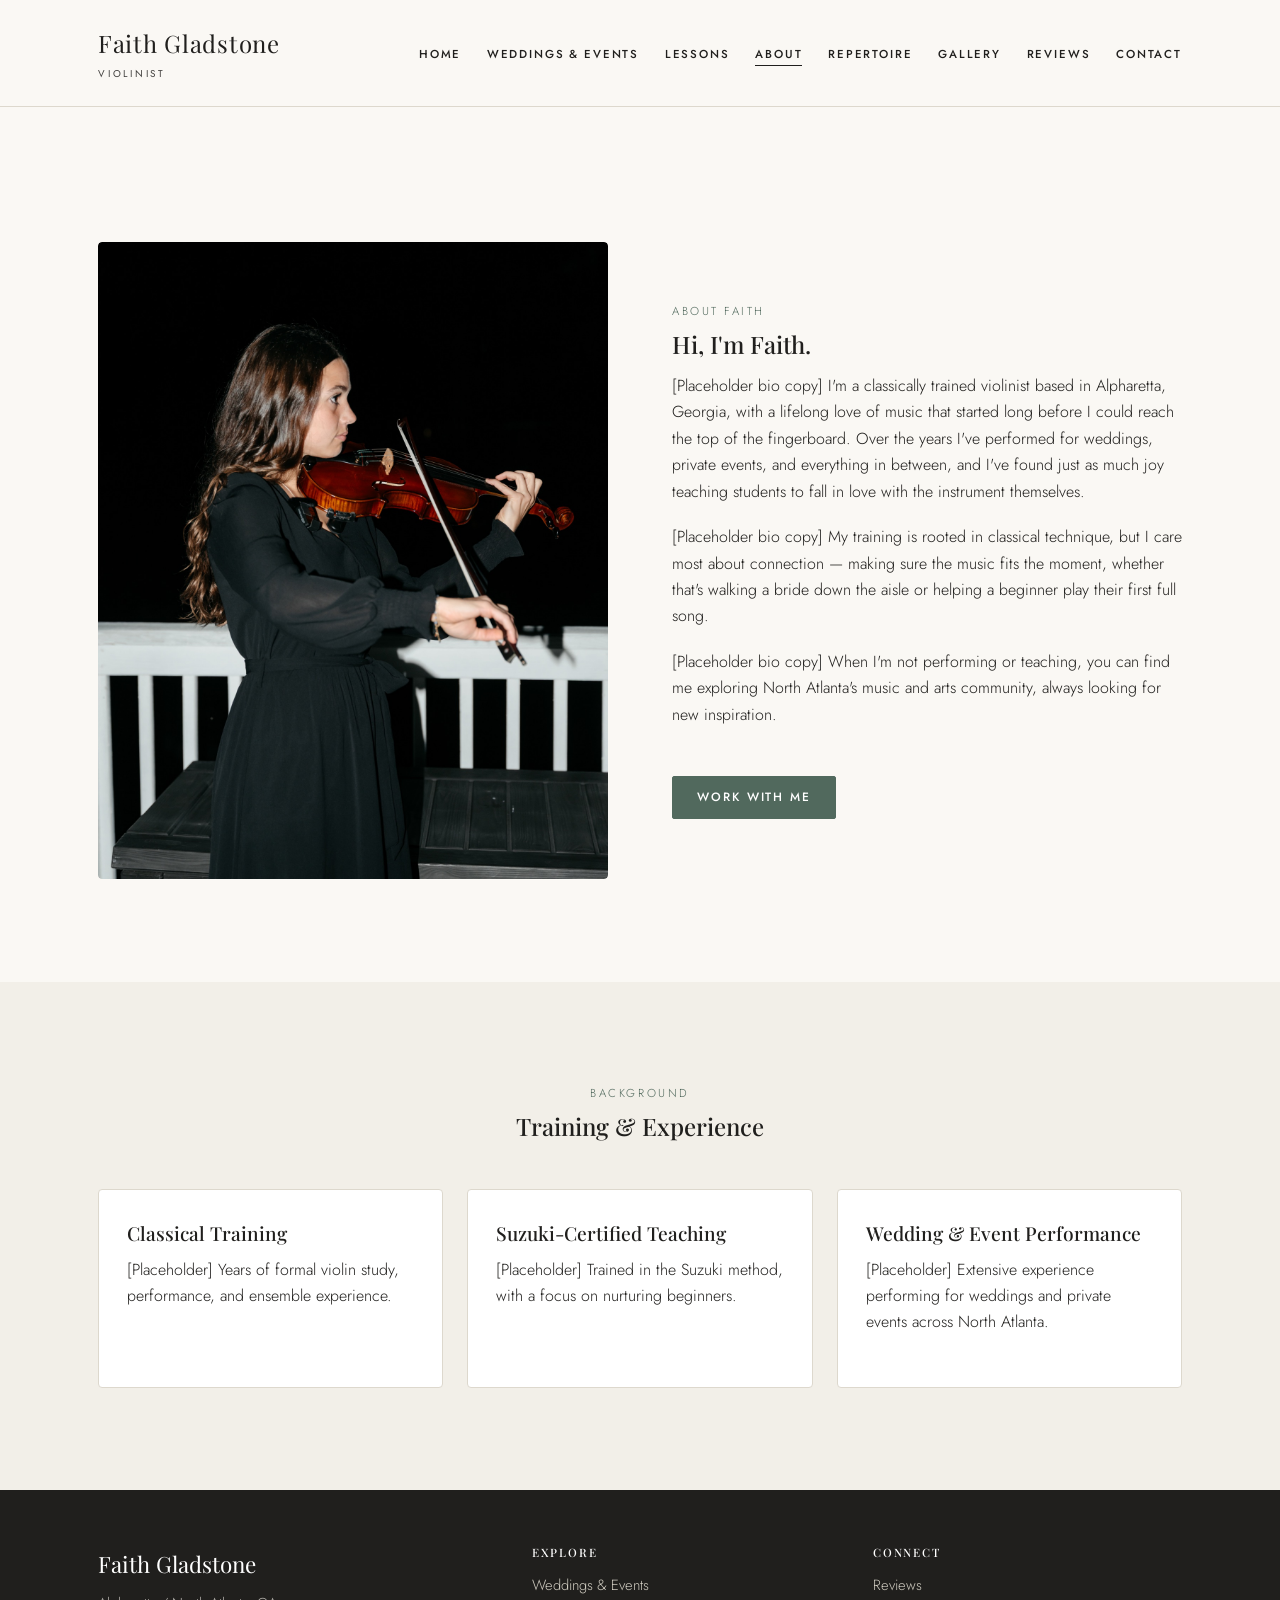
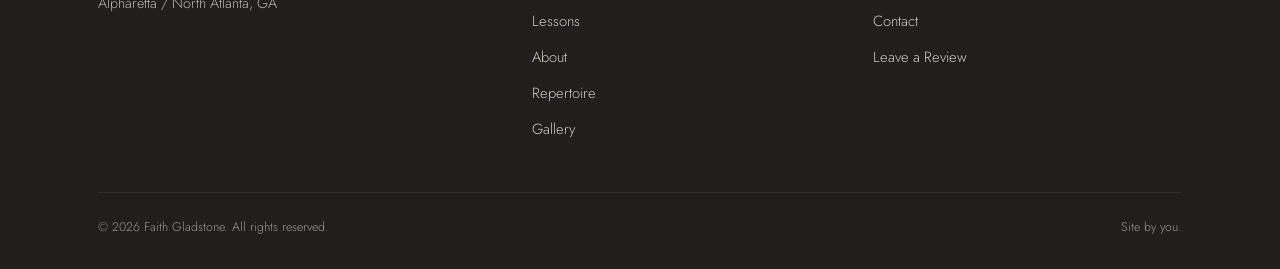
==== pages/about.html @ 606faa88 "Initial commit: Faith Gladstone violinist portfolio site Static site with home, weddings & events, l" ====
<!DOCTYPE html>
<html lang="en">
<head>
<meta charset="UTF-8">
<meta name="viewport" content="width=device-width, initial-scale=1.0">
<title>About | Faith Gladstone, Violinist</title>
<meta name="description" content="Meet Faith Gladstone, a classically trained violinist based in Alpharetta, GA serving weddings, events, and private students across North Atlanta.">
<link rel="preconnect" href="https://fonts.googleapis.com">
<link rel="stylesheet" href="../css/style.css">
</head>
<body>
<a class="skip-link" href="#main">Skip to content</a>

<header class="site-header is-static">
  <div class="container header-inner">
    <a class="site-brand" href="../index.html">Faith Gladstone<span>Violinist</span></a>
    <button class="nav-toggle" aria-label="Toggle menu" aria-expanded="false">
      <svg width="26" height="20" viewBox="0 0 26 20" fill="none" aria-hidden="true">
        <path d="M0 1H26" stroke="currentColor" stroke-width="2"/>
        <path d="M0 10H26" stroke="currentColor" stroke-width="2"/>
        <path d="M0 19H26" stroke="currentColor" stroke-width="2"/>
      </svg>
    </button>
    <nav class="main-nav" aria-label="Primary">
      <ul>
        <li><a href="../index.html">Home</a></li>
        <li><a href="weddings-events.html">Weddings &amp; Events</a></li>
        <li><a href="lessons.html">Lessons</a></li>
        <li><a href="about.html" aria-current="page">About</a></li>
        <li><a href="repertoire.html">Repertoire</a></li>
        <li><a href="gallery.html">Gallery</a></li>
        <li><a href="reviews.html">Reviews</a></li>
        <li><a href="contact.html">Contact</a></li>
      </ul>
    </nav>
  </div>
  <div class="nav-scrim"></div>
</header>

<main id="main">

  <section>
    <div class="container split" style="padding-top: 2rem;">
      <div class="split-media">
        <div class="ar-4-5">
          <!-- TODO: replace with real photo -->
          <img src="../images/faith-portrait.jpg" alt="Portrait of Faith Gladstone holding her violin in profile">
        </div>
      </div>
      <div class="split-text">
        <span class="eyebrow-label">About Faith</span>
        <h1>Hi, I'm Faith.</h1>
        <p>[Placeholder bio copy] I'm a classically trained violinist based in Alpharetta, Georgia, with a lifelong love of music that started long before I could reach the top of the fingerboard. Over the years I've performed for weddings, private events, and everything in between, and I've found just as much joy teaching students to fall in love with the instrument themselves.</p>
        <p>[Placeholder bio copy] My training is rooted in classical technique, but I care most about connection — making sure the music fits the moment, whether that's walking a bride down the aisle or helping a beginner play their first full song.</p>
        <p>[Placeholder bio copy] When I'm not performing or teaching, you can find me exploring North Atlanta's music and arts community, always looking for new inspiration.</p>
        <div class="btn-row mt-lg">
          <a class="btn btn-primary" href="contact.html">Work With Me</a>
        </div>
      </div>
    </div>
  </section>

  <section class="section-alt">
    <div class="container">
      <div class="section-intro center">
        <span class="eyebrow-label">Background</span>
        <h2>Training &amp; Experience</h2>
      </div>
      <div class="card-grid">
        <div class="info-card">
          <h3>Classical Training</h3>
          <p>[Placeholder] Years of formal violin study, performance, and ensemble experience.</p>
        </div>
        <div class="info-card">
          <h3>Suzuki-Certified Teaching</h3>
          <p>[Placeholder] Trained in the Suzuki method, with a focus on nurturing beginners.</p>
        </div>
        <div class="info-card">
          <h3>Wedding &amp; Event Performance</h3>
          <p>[Placeholder] Extensive experience performing for weddings and private events across North Atlanta.</p>
        </div>
      </div>
    </div>
  </section>

</main>

<footer class="site-footer">
  <div class="container">
    <div class="footer-inner">
      <div>
        <p class="footer-brand">Faith Gladstone</p>
        <p class="footer-location">Alpharetta / North Atlanta, GA</p>
      </div>
      <div class="footer-col">
        <h4>Explore</h4>
        <ul>
          <li><a href="weddings-events.html">Weddings &amp; Events</a></li>
          <li><a href="lessons.html">Lessons</a></li>
          <li><a href="about.html">About</a></li>
          <li><a href="repertoire.html">Repertoire</a></li>
          <li><a href="gallery.html">Gallery</a></li>
        </ul>
      </div>
      <div class="footer-col">
        <h4>Connect</h4>
        <ul>
          <li><a href="reviews.html">Reviews</a></li>
          <li><a href="contact.html">Contact</a></li>
          <li><a href="reviews.html#leave-a-review">Leave a Review</a></li>
        </ul>
      </div>
    </div>
    <div class="footer-bottom">
      <span>&copy; <span id="year"></span> Faith Gladstone. All rights reserved.</span>
      <span>Site by you.</span>
    </div>
  </div>
</footer>

<script src="../js/main.js"></script>
<script>document.getElementById('year').textContent = new Date().getFullYear();</script>
</body>
</html>
---- css/style.css ----
/* ===========================================================
   Faith Gladstone — Violinist
   Shared stylesheet
   =========================================================== */

@import url('https://fonts.googleapis.com/css2?family=Playfair+Display:ital,wght@0,400;0,500;0,600;1,400&family=Jost:wght@300;400;500;600&display=swap');

:root {
  --color-bg: #faf8f4;
  --color-bg-alt: #f2efe8;
  --color-text: #201f1d;
  --color-text-soft: #55524c;
  --color-accent: #6b8b7a;      /* dusty sage */
  --color-accent-dark: #51695d;
  --color-border: #ddd8cd;
  --color-overlay: rgba(20, 20, 18, 0.42);

  --font-display: 'Playfair Display', Georgia, serif;
  --font-body: 'Jost', 'Helvetica Neue', Arial, sans-serif;

  --max-width: 1180px;
  --gutter: clamp(1.25rem, 4vw, 3rem);
}

/* -------------------- Reset -------------------- */
*, *::before, *::after { box-sizing: border-box; }
html { scroll-behavior: smooth; }
body {
  margin: 0;
  background: var(--color-bg);
  color: var(--color-text);
  font-family: var(--font-body);
  font-weight: 300;
  line-height: 1.65;
  -webkit-font-smoothing: antialiased;
}
img { max-width: 100%; display: block; }
a { color: var(--color-accent-dark); text-decoration: none; }
a:hover, a:focus-visible { color: var(--color-accent); }
h1, h2, h3, h4 {
  font-family: var(--font-display);
  font-weight: 500;
  line-height: 1.2;
  margin: 0 0 0.6em;
  color: var(--color-text);
}
p { margin: 0 0 1.2em; }
ul { margin: 0; padding: 0; }
button { font-family: inherit; }

:focus-visible {
  outline: 2px solid var(--color-accent-dark);
  outline-offset: 3px;
}

.skip-link {
  position: absolute;
  left: -999px;
  top: 0;
  background: var(--color-text);
  color: #fff;
  padding: 0.8em 1.2em;
  z-index: 200;
}
.skip-link:focus {
  left: 1rem;
  top: 1rem;
}

.container {
  max-width: var(--max-width);
  margin: 0 auto;
  padding: 0 var(--gutter);
}

/* -------------------- Header / Nav -------------------- */
.site-header {
  position: absolute;
  top: 0;
  left: 0;
  right: 0;
  z-index: 100;
  padding: 1.5rem 0;
}
.site-header.is-static {
  position: static;
  background: var(--color-bg);
  border-bottom: 1px solid var(--color-border);
}
.header-inner {
  display: flex;
  align-items: center;
  justify-content: space-between;
  gap: 1rem;
}
.site-brand {
  font-family: var(--font-display);
  font-size: clamp(1.1rem, 2vw, 1.5rem);
  letter-spacing: 0.03em;
  color: var(--header-text, var(--color-text));
}
.site-brand span {
  display: block;
  font-family: var(--font-body);
  font-size: 0.62rem;
  font-weight: 400;
  letter-spacing: 0.28em;
  text-transform: uppercase;
  color: var(--header-text, var(--color-text-soft));
  opacity: 0.85;
  margin-top: 0.25em;
}
.site-header.is-static .site-brand,
.site-header.is-static .site-brand span { color: var(--color-text); }
.site-header:not(.is-static) .site-brand,
.site-header:not(.is-static) .site-brand span {
  color: #fff;
}

.nav-toggle {
  display: none;
  background: none;
  border: none;
  cursor: pointer;
  padding: 0.5rem;
  color: inherit;
}
.nav-toggle svg { display: block; }

.main-nav ul {
  display: flex;
  list-style: none;
  gap: clamp(1rem, 2vw, 2rem);
  flex-wrap: wrap;
}
.main-nav a {
  font-size: 0.72rem;
  letter-spacing: 0.16em;
  text-transform: uppercase;
  font-weight: 500;
  color: #fff;
  padding-bottom: 3px;
  border-bottom: 1px solid transparent;
}
.site-header.is-static .main-nav a { color: var(--color-text); }
.site-header.is-static .nav-toggle { color: var(--color-text); }
.site-header:not(.is-static) .nav-toggle { color: #fff; }
.main-nav a:hover,
.main-nav a:focus-visible,
.main-nav a[aria-current="page"] {
  border-bottom-color: currentColor;
}

@media (max-width: 780px) {
  .nav-toggle { display: block; }
  .main-nav {
    position: fixed;
    inset: 0 0 0 auto;
    width: min(78vw, 320px);
    background: var(--color-text);
    padding: 5.5rem 2rem 2rem;
    transform: translateX(100%);
    transition: transform 0.35s ease;
  }
  .main-nav.is-open { transform: translateX(0); }
  .main-nav ul {
    flex-direction: column;
    gap: 1.5rem;
  }
  .main-nav a { color: #fff; }
  .nav-scrim {
    position: fixed;
    inset: 0;
    background: rgba(0,0,0,0.35);
    opacity: 0;
    pointer-events: none;
    transition: opacity 0.35s ease;
    z-index: 90;
  }
  .nav-scrim.is-open { opacity: 1; pointer-events: auto; }
}

/* -------------------- Hero -------------------- */
.hero {
  position: relative;
  min-height: 100vh;
  display: flex;
  align-items: flex-end;
  color: #fff;
  overflow: hidden;
}
.hero-media {
  position: absolute;
  inset: 0;
  z-index: -1;
}
.hero-media img {
  width: 100%;
  height: 100%;
  object-fit: cover;
  object-position: center 25%;
}
.hero-media::after {
  content: "";
  position: absolute;
  inset: 0;
  background: linear-gradient(180deg, rgba(15,15,13,0.55) 0%, rgba(15,15,13,0.25) 35%, rgba(15,15,13,0.65) 100%);
}
.hero-content {
  padding: clamp(3rem, 10vh, 6rem) 0 clamp(3rem, 8vh, 5rem);
  max-width: 780px;
}
.hero-content .eyebrow {
  font-size: 0.75rem;
  letter-spacing: 0.28em;
  text-transform: uppercase;
  opacity: 0.9;
  margin-bottom: 1rem;
}
.hero-content h1 {
  color: #fff;
  font-size: clamp(2.2rem, 5.5vw, 3.6rem);
  margin-bottom: 0.5em;
}
.hero-content p {
  font-size: clamp(1rem, 1.6vw, 1.2rem);
  max-width: 46ch;
  opacity: 0.95;
}

/* smaller page hero (non-home pages) */
.page-hero {
  position: relative;
  min-height: 46vh;
  display: flex;
  align-items: flex-end;
  color: #fff;
  overflow: hidden;
  margin-bottom: 0;
}
.page-hero .hero-content { padding: clamp(6rem, 14vh, 8rem) 0 clamp(2.5rem, 6vh, 3.5rem); }
.page-hero .hero-content h1 { font-size: clamp(2rem, 4.5vw, 3rem); }

/* -------------------- Buttons -------------------- */
.btn {
  display: inline-block;
  padding: 0.9em 2em;
  border: 1px solid currentColor;
  border-radius: 2px;
  font-size: 0.75rem;
  letter-spacing: 0.16em;
  text-transform: uppercase;
  font-weight: 500;
  transition: background 0.25s ease, color 0.25s ease;
}
.btn-primary {
  background: var(--color-accent-dark);
  border-color: var(--color-accent-dark);
  color: #fff;
}
.btn-primary:hover, .btn-primary:focus-visible {
  background: transparent;
  color: var(--color-accent-dark);
}
.btn-light {
  color: #fff;
  border-color: rgba(255,255,255,0.8);
}
.btn-light:hover, .btn-light:focus-visible {
  background: #fff;
  color: var(--color-text);
}
.btn-outline {
  color: var(--color-text);
  border-color: var(--color-text);
}
.btn-outline:hover, .btn-outline:focus-visible {
  background: var(--color-text);
  color: #fff;
}
.btn-row { display: flex; gap: 1rem; flex-wrap: wrap; }

/* -------------------- Sections -------------------- */
section { padding: clamp(3.5rem, 8vw, 6.5rem) 0; }
.section-alt { background: var(--color-bg-alt); }
.section-intro {
  max-width: 680px;
  margin: 0 0 3rem;
}
.section-intro.center { margin-inline: auto; text-align: center; }
.eyebrow-label {
  display: block;
  font-size: 0.72rem;
  letter-spacing: 0.22em;
  text-transform: uppercase;
  color: var(--color-accent-dark);
  margin-bottom: 0.8em;
}

/* -------------------- Welcome / two-path (home) -------------------- */
.two-paths {
  display: grid;
  grid-template-columns: 1fr 1fr;
  gap: 1.5rem;
}
.path-card {
  position: relative;
  aspect-ratio: 4 / 5;
  border-radius: 4px;
  overflow: hidden;
  color: #fff;
  display: flex;
  align-items: flex-end;
  background: var(--color-text);
}
.path-card img {
  position: absolute;
  inset: 0;
  width: 100%;
  height: 100%;
  object-fit: cover;
}
.path-card::after {
  content: "";
  position: absolute;
  inset: 0;
  background: linear-gradient(180deg, rgba(20,20,18,0.05) 40%, rgba(20,20,18,0.75) 100%);
}
.path-card-body {
  position: relative;
  z-index: 1;
  padding: 1.75rem;
}
.path-card h3 { color: #fff; margin-bottom: 0.3em; }
.path-card p { font-size: 0.9rem; opacity: 0.9; margin-bottom: 1em; }
.path-card a {
  color: #fff;
  font-size: 0.72rem;
  letter-spacing: 0.14em;
  text-transform: uppercase;
  border-bottom: 1px solid rgba(255,255,255,0.6);
}
@media (max-width: 680px) {
  .two-paths { grid-template-columns: 1fr; }
}

/* -------------------- Split layout (image + text) -------------------- */
.split {
  display: grid;
  grid-template-columns: 1fr 1fr;
  gap: clamp(2rem, 5vw, 4rem);
  align-items: center;
}
.split.reverse .split-media { order: 2; }
.split.reverse .split-text { order: 1; }
@media (max-width: 800px) {
  .split { grid-template-columns: 1fr; }
  .split.reverse .split-media,
  .split.reverse .split-text { order: initial; }
}
.split-media img {
  width: 100%;
  border-radius: 4px;
}
.ar-4-5 { aspect-ratio: 4 / 5; overflow: hidden; border-radius: 4px; }
.ar-4-5 img { width: 100%; height: 100%; object-fit: cover; }
.ar-3-2 { aspect-ratio: 3 / 2; overflow: hidden; border-radius: 4px; }
.ar-3-2 img { width: 100%; height: 100%; object-fit: cover; }
.ar-1-1 { aspect-ratio: 1 / 1; overflow: hidden; border-radius: 4px; }
.ar-1-1 img { width: 100%; height: 100%; object-fit: cover; }

/* -------------------- Photo pair (weddings) -------------------- */
.photo-pair {
  display: grid;
  grid-template-columns: 1fr 1fr;
  gap: 1.5rem;
}
@media (max-width: 680px) {
  .photo-pair { grid-template-columns: 1fr; }
}

/* -------------------- Cards / grids -------------------- */
.card-grid {
  display: grid;
  grid-template-columns: repeat(3, 1fr);
  gap: 1.5rem;
}
@media (max-width: 900px) { .card-grid { grid-template-columns: 1fr 1fr; } }
@media (max-width: 560px) { .card-grid { grid-template-columns: 1fr; } }

.info-card {
  background: #fff;
  border: 1px solid var(--color-border);
  border-radius: 4px;
  padding: 2rem 1.75rem;
}
.info-card h3 { font-size: 1.2rem; }

/* -------------------- Repertoire -------------------- */
.repertoire-cat { margin-bottom: 2.5rem; }
.repertoire-cat h3 {
  font-size: 1.35rem;
  border-bottom: 1px solid var(--color-border);
  padding-bottom: 0.6em;
  margin-bottom: 1em;
}
.repertoire-list { list-style: none; }
.repertoire-list li {
  display: flex;
  justify-content: space-between;
  gap: 1rem;
  padding: 0.55em 0;
  border-bottom: 1px dashed var(--color-border);
  font-size: 0.98rem;
}
.repertoire-list li:last-child { border-bottom: none; }
.repertoire-list .r-composer,
.repertoire-list .r-artist {
  color: var(--color-text-soft);
  font-size: 0.88em;
  white-space: nowrap;
}

/* -------------------- Gallery grid -------------------- */
.gallery-grid {
  display: grid;
  grid-template-columns: repeat(4, 1fr);
  gap: 1rem;
}
.gallery-grid .g-item {
  aspect-ratio: 4/5;
  overflow: hidden;
  border-radius: 4px;
  background: var(--color-bg-alt);
}
.gallery-grid .g-item img { width: 100%; height: 100%; object-fit: cover; transition: transform 0.4s ease; }
.gallery-grid .g-item:hover img { transform: scale(1.04); }
.gallery-grid .g-item.tall { grid-row: span 2; aspect-ratio: 4/10.4; }
@media (max-width: 900px) { .gallery-grid { grid-template-columns: repeat(3, 1fr); } }
@media (max-width: 620px) {
  .gallery-grid { grid-template-columns: repeat(2, 1fr); }
  .gallery-grid .g-item.tall { grid-row: span 1; aspect-ratio: 4/5; }
}

.media-embed-row {
  display: grid;
  grid-template-columns: 1fr 1fr;
  gap: 1.5rem;
}
@media (max-width: 700px) { .media-embed-row { grid-template-columns: 1fr; } }
.media-embed {
  aspect-ratio: 16/9;
  background: var(--color-bg-alt);
  border: 1px dashed var(--color-border);
  border-radius: 4px;
  display: flex;
  align-items: center;
  justify-content: center;
  flex-direction: column;
  gap: 0.6rem;
  color: var(--color-text-soft);
  text-align: center;
  padding: 1.5rem;
}
.media-embed .embed-icon { font-size: 1.8rem; }
.media-embed small { font-size: 0.75rem; letter-spacing: 0.04em; }

/* -------------------- Testimonials -------------------- */
.testimonial-grid {
  display: grid;
  grid-template-columns: 1fr 1fr;
  gap: 1.5rem;
}
@media (max-width: 700px) { .testimonial-grid { grid-template-columns: 1fr; } }
.testimonial-card {
  background: #fff;
  border: 1px solid var(--color-border);
  border-radius: 4px;
  padding: 2rem;
  position: relative;
}
.testimonial-card .placeholder-flag {
  display: inline-block;
  font-size: 0.65rem;
  letter-spacing: 0.1em;
  text-transform: uppercase;
  background: var(--color-bg-alt);
  color: var(--color-text-soft);
  border: 1px solid var(--color-border);
  border-radius: 2px;
  padding: 0.25em 0.6em;
  margin-bottom: 1.2em;
}
.testimonial-card blockquote {
  margin: 0 0 1.2em;
  font-family: var(--font-display);
  font-style: italic;
  font-size: 1.1rem;
  color: var(--color-text);
}
.testimonial-card cite {
  font-style: normal;
  font-size: 0.85rem;
  color: var(--color-text-soft);
}

/* -------------------- Forms -------------------- */
.contact-layout {
  display: grid;
  grid-template-columns: 1.1fr 0.9fr;
  gap: clamp(2rem, 5vw, 4rem);
}
@media (max-width: 800px) { .contact-layout { grid-template-columns: 1fr; } }

.form-field { margin-bottom: 1.4rem; }
.form-field label {
  display: block;
  font-size: 0.78rem;
  letter-spacing: 0.08em;
  text-transform: uppercase;
  color: var(--color-text-soft);
  margin-bottom: 0.5em;
}
.form-field input,
.form-field select,
.form-field textarea {
  width: 100%;
  font-family: var(--font-body);
  font-size: 1rem;
  padding: 0.75em 0.9em;
  border: 1px solid var(--color-border);
  border-radius: 3px;
  background: #fff;
  color: var(--color-text);
}
.form-field input:focus,
.form-field select:focus,
.form-field textarea:focus {
  outline: none;
  border-color: var(--color-accent-dark);
}
.form-field textarea { resize: vertical; min-height: 130px; }
.form-note { font-size: 0.82rem; color: var(--color-text-soft); margin-top: 1rem; }

.contact-aside .info-card { margin-bottom: 1.5rem; }
.contact-aside h3 { font-size: 1.05rem; }

/* -------------------- Footer -------------------- */
.site-footer {
  background: var(--color-text);
  color: #eae7e0;
  padding: 3.5rem 0 2rem;
}
.footer-inner {
  display: grid;
  grid-template-columns: 1.3fr 1fr 1fr;
  gap: 2rem;
  margin-bottom: 2.5rem;
}
@media (max-width: 700px) {
  .footer-inner { grid-template-columns: 1fr; gap: 2rem; }
}
.footer-brand { font-family: var(--font-display); font-size: 1.4rem; color: #fff; margin-bottom: 0.4em; }
.footer-location { font-size: 0.9rem; opacity: 0.75; }
.footer-col h4 {
  color: #fff;
  font-size: 0.72rem;
  letter-spacing: 0.16em;
  text-transform: uppercase;
  margin-bottom: 1em;
}
.footer-col ul { list-style: none; }
.footer-col li { margin-bottom: 0.6em; }
.footer-col a { color: #cfcbc0; font-size: 0.92rem; }
.footer-col a:hover, .footer-col a:focus-visible { color: #fff; }
.footer-bottom {
  border-top: 1px solid rgba(255,255,255,0.12);
  padding-top: 1.5rem;
  font-size: 0.78rem;
  opacity: 0.6;
  display: flex;
  justify-content: space-between;
  flex-wrap: wrap;
  gap: 0.5rem;
}

/* -------------------- Utility -------------------- */
.text-center { text-align: center; }
.mt-lg { margin-top: 3rem; }
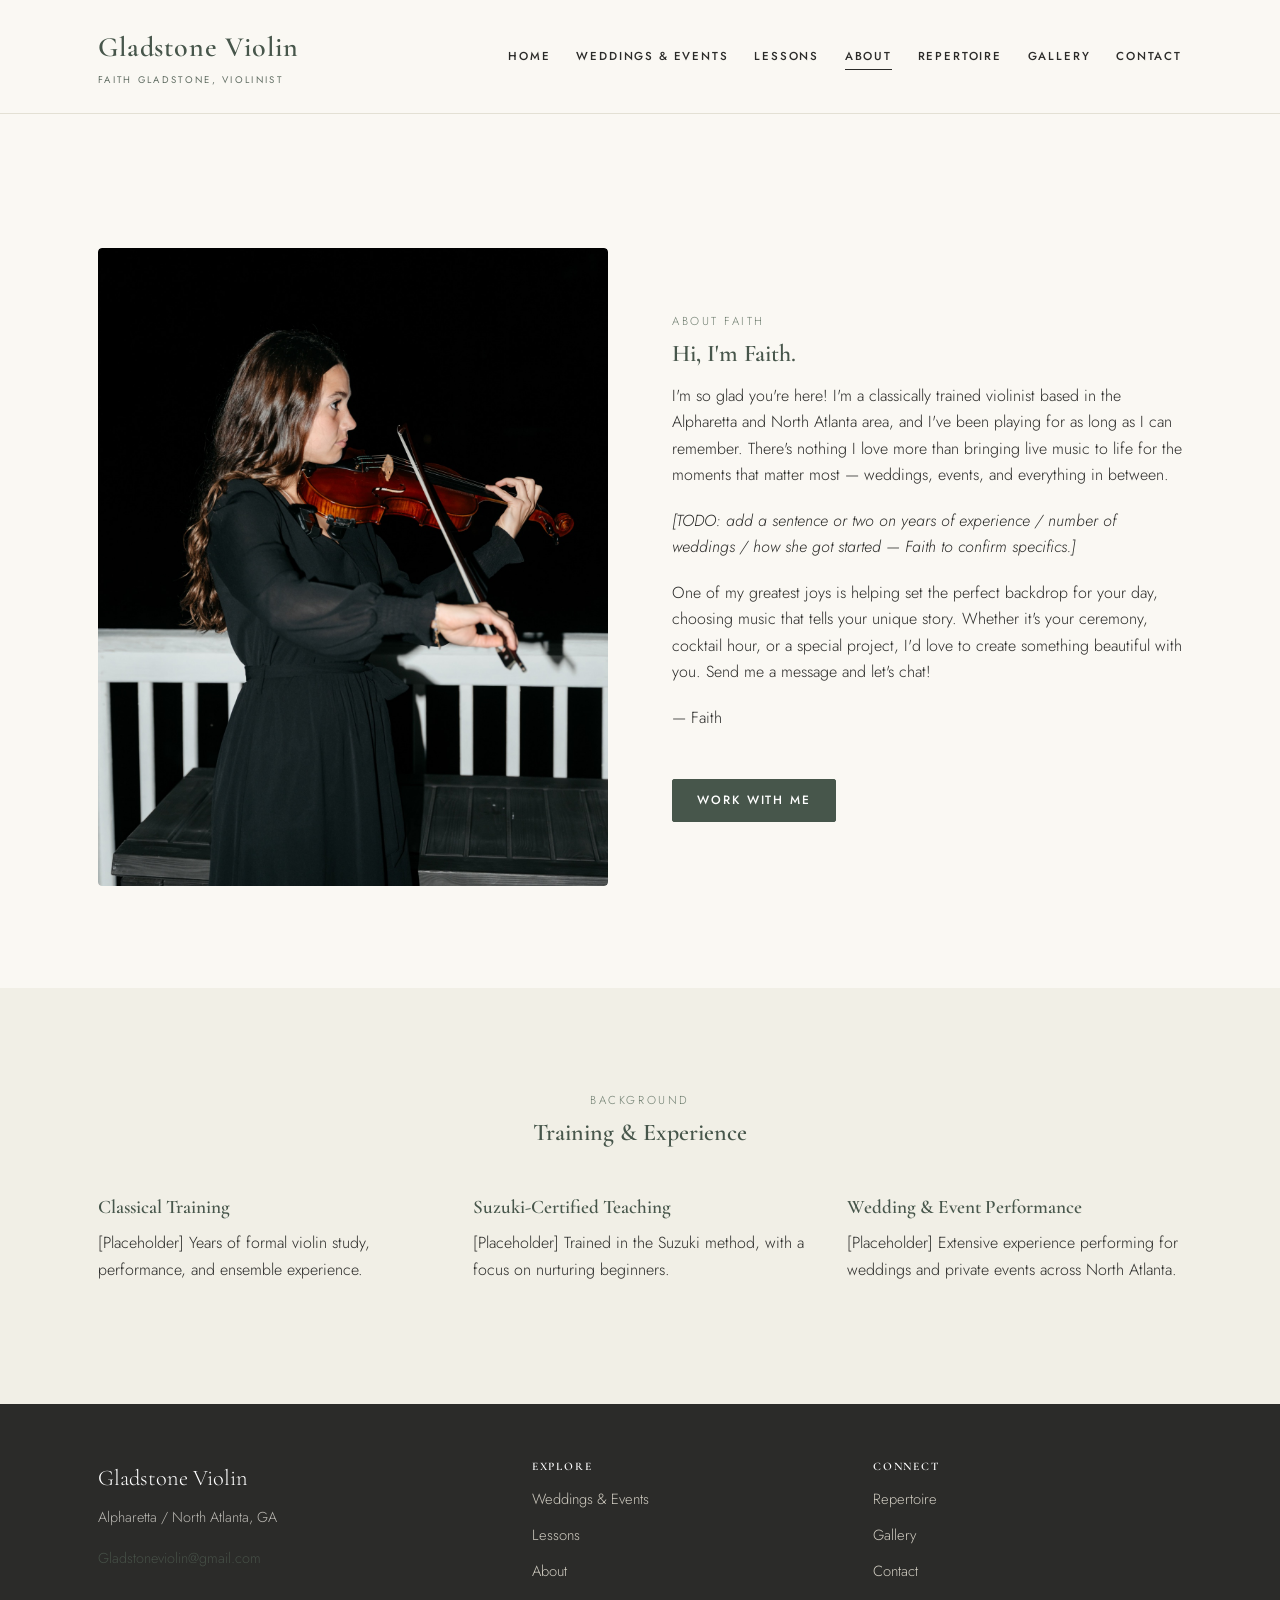
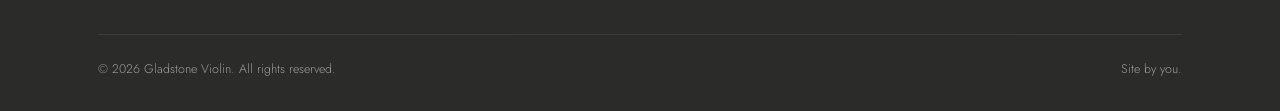
==== commit abf7dce8: "Rebrand to Gladstone Violin, rebuild site content, and add wedding videos - Rebrand from Faith Glads" ====
--- a/pages/about.html
+++ b/pages/about.html
@@ -3,7 +3,7 @@
 <head>
 <meta charset="UTF-8">
 <meta name="viewport" content="width=device-width, initial-scale=1.0">
-<title>About | Faith Gladstone, Violinist</title>
+<title>About | Gladstone Violin</title>
 <meta name="description" content="Meet Faith Gladstone, a classically trained violinist based in Alpharetta, GA serving weddings, events, and private students across North Atlanta.">
 <link rel="preconnect" href="https://fonts.googleapis.com">
 <link rel="stylesheet" href="../css/style.css">
@@ -13,7 +13,7 @@
 
 <header class="site-header is-static">
   <div class="container header-inner">
-    <a class="site-brand" href="../index.html">Faith Gladstone<span>Violinist</span></a>
+    <a class="site-brand" href="../index.html">Gladstone Violin<span>Faith Gladstone, Violinist</span></a>
     <button class="nav-toggle" aria-label="Toggle menu" aria-expanded="false">
       <svg width="26" height="20" viewBox="0 0 26 20" fill="none" aria-hidden="true">
         <path d="M0 1H26" stroke="currentColor" stroke-width="2"/>
@@ -29,7 +29,6 @@
         <li><a href="about.html" aria-current="page">About</a></li>
         <li><a href="repertoire.html">Repertoire</a></li>
         <li><a href="gallery.html">Gallery</a></li>
-        <li><a href="reviews.html">Reviews</a></li>
         <li><a href="contact.html">Contact</a></li>
       </ul>
     </nav>
@@ -43,16 +42,17 @@
     <div class="container split" style="padding-top: 2rem;">
       <div class="split-media">
         <div class="ar-4-5">
-          <!-- TODO: replace with real photo -->
+
           <img src="../images/faith-portrait.jpg" alt="Portrait of Faith Gladstone holding her violin in profile">
         </div>
       </div>
       <div class="split-text">
         <span class="eyebrow-label">About Faith</span>
         <h1>Hi, I'm Faith.</h1>
-        <p>[Placeholder bio copy] I'm a classically trained violinist based in Alpharetta, Georgia, with a lifelong love of music that started long before I could reach the top of the fingerboard. Over the years I've performed for weddings, private events, and everything in between, and I've found just as much joy teaching students to fall in love with the instrument themselves.</p>
-        <p>[Placeholder bio copy] My training is rooted in classical technique, but I care most about connection — making sure the music fits the moment, whether that's walking a bride down the aisle or helping a beginner play their first full song.</p>
-        <p>[Placeholder bio copy] When I'm not performing or teaching, you can find me exploring North Atlanta's music and arts community, always looking for new inspiration.</p>
+        <p>I'm so glad you're here! I'm a classically trained violinist based in the Alpharetta and North Atlanta area, and I've been playing for as long as I can remember. There's nothing I love more than bringing live music to life for the moments that matter most — weddings, events, and everything in between.</p>
+        <p><em>[TODO: add a sentence or two on years of experience / number of weddings / how she got started — Faith to confirm specifics.]</em></p>
+        <p>One of my greatest joys is helping set the perfect backdrop for your day, choosing music that tells your unique story. Whether it's your ceremony, cocktail hour, or a special project, I'd love to create something beautiful with you. Send me a message and let's chat!</p>
+        <p>— Faith</p>
         <div class="btn-row mt-lg">
           <a class="btn btn-primary" href="contact.html">Work With Me</a>
         </div>
@@ -89,8 +89,9 @@
   <div class="container">
     <div class="footer-inner">
       <div>
-        <p class="footer-brand">Faith Gladstone</p>
+        <p class="footer-brand">Gladstone Violin</p>
         <p class="footer-location">Alpharetta / North Atlanta, GA</p>
+        <p class="footer-location"><a href="mailto:Gladstoneviolin@gmail.com">Gladstoneviolin@gmail.com</a></p>
       </div>
       <div class="footer-col">
         <h4>Explore</h4>
@@ -98,21 +99,19 @@
           <li><a href="weddings-events.html">Weddings &amp; Events</a></li>
           <li><a href="lessons.html">Lessons</a></li>
           <li><a href="about.html">About</a></li>
-          <li><a href="repertoire.html">Repertoire</a></li>
-          <li><a href="gallery.html">Gallery</a></li>
         </ul>
       </div>
       <div class="footer-col">
         <h4>Connect</h4>
         <ul>
-          <li><a href="reviews.html">Reviews</a></li>
+          <li><a href="repertoire.html">Repertoire</a></li>
+          <li><a href="gallery.html">Gallery</a></li>
           <li><a href="contact.html">Contact</a></li>
-          <li><a href="reviews.html#leave-a-review">Leave a Review</a></li>
         </ul>
       </div>
     </div>
     <div class="footer-bottom">
-      <span>&copy; <span id="year"></span> Faith Gladstone. All rights reserved.</span>
+      <span>&copy; <span id="year"></span> Gladstone Violin. All rights reserved.</span>
       <span>Site by you.</span>
     </div>
   </div>
--- a/css/style.css
+++ b/css/style.css
@@ -3,19 +3,22 @@
    Shared stylesheet
    =========================================================== */
 
-@import url('https://fonts.googleapis.com/css2?family=Playfair+Display:ital,wght@0,400;0,500;0,600;1,400&family=Jost:wght@300;400;500;600&display=swap');
+@import url('https://fonts.googleapis.com/css2?family=Cormorant+Garamond:ital,wght@0,400;0,500;0,600;0,700;1,400&family=Jost:wght@300;400;500;600&display=swap');
 
 :root {
-  --color-bg: #faf8f4;
-  --color-bg-alt: #f2efe8;
-  --color-text: #201f1d;
-  --color-text-soft: #55524c;
-  --color-accent: #6b8b7a;      /* dusty sage */
-  --color-accent-dark: #51695d;
-  --color-border: #ddd8cd;
-  --color-overlay: rgba(20, 20, 18, 0.42);
-
-  --font-display: 'Playfair Display', Georgia, serif;
+  --color-bg: #FAF8F3;          /* soft warm ivory */
+  --color-bg-alt: #F1EFE6;      /* slightly deeper ivory for alt sections */
+  --color-card: #FFFFFF;        /* form field backgrounds */
+  --color-heading: #47564B;     /* elegant deep sage green — headings, logo, buttons */
+  --color-heading-dark: #37443B;/* darker sage — button hover / strong emphasis */
+  --color-text: #2B2B29;        /* deep charcoal — body text */
+  --color-text-soft: #6b6864;
+  --color-accent: #6E7D6F;      /* restrained muted sage — links, small details, hover */
+  --color-accent-dark: #4F5C51; /* deeper muted sage — link hover */
+  --color-border: #E3E0D4;
+  --color-overlay: rgba(28, 30, 26, 0.5);
+
+  --font-display: 'Cormorant Garamond', Georgia, serif;
   --font-body: 'Jost', 'Helvetica Neue', Arial, sans-serif;
 
   --max-width: 1180px;
@@ -39,10 +42,10 @@
 a:hover, a:focus-visible { color: var(--color-accent); }
 h1, h2, h3, h4 {
   font-family: var(--font-display);
-  font-weight: 500;
+  font-weight: 600;
   line-height: 1.2;
   margin: 0 0 0.6em;
-  color: var(--color-text);
+  color: var(--color-heading);
 }
 p { margin: 0 0 1.2em; }
 ul { margin: 0; padding: 0; }
@@ -95,23 +98,24 @@
 }
 .site-brand {
   font-family: var(--font-display);
-  font-size: clamp(1.1rem, 2vw, 1.5rem);
+  font-weight: 600;
+  font-size: clamp(1.25rem, 2.4vw, 1.75rem);
   letter-spacing: 0.03em;
-  color: var(--header-text, var(--color-text));
+  color: var(--header-text, var(--color-heading));
 }
 .site-brand span {
   display: block;
   font-family: var(--font-body);
-  font-size: 0.62rem;
+  font-size: 0.6rem;
   font-weight: 400;
-  letter-spacing: 0.28em;
+  letter-spacing: 0.24em;
   text-transform: uppercase;
   color: var(--header-text, var(--color-text-soft));
   opacity: 0.85;
-  margin-top: 0.25em;
+  margin-top: 0.3em;
 }
 .site-header.is-static .site-brand,
-.site-header.is-static .site-brand span { color: var(--color-text); }
+.site-header.is-static .site-brand span { color: var(--color-heading); }
 .site-header:not(.is-static) .site-brand,
 .site-header:not(.is-static) .site-brand span {
   color: #fff;
@@ -134,6 +138,7 @@
   flex-wrap: wrap;
 }
 .main-nav a {
+  display: inline-block;
   font-size: 0.72rem;
   letter-spacing: 0.16em;
   text-transform: uppercase;
@@ -141,6 +146,8 @@
   color: #fff;
   padding-bottom: 3px;
   border-bottom: 1px solid transparent;
+  touch-action: manipulation;
+  pointer-events: auto;
 }
 .site-header.is-static .main-nav a { color: var(--color-text); }
 .site-header.is-static .nav-toggle { color: var(--color-text); }
@@ -161,6 +168,10 @@
     padding: 5.5rem 2rem 2rem;
     transform: translateX(100%);
     transition: transform 0.35s ease;
+    z-index: 95;
+    overflow-y: auto;
+    pointer-events: auto;
+    -webkit-overflow-scrolling: touch;
   }
   .main-nav.is-open { transform: translateX(0); }
   .main-nav ul {
@@ -241,6 +252,11 @@
 .page-hero .hero-content { padding: clamp(6rem, 14vh, 8rem) 0 clamp(2.5rem, 6vh, 3.5rem); }
 .page-hero .hero-content h1 { font-size: clamp(2rem, 4.5vw, 3rem); }
 
+/* focal-point modifier: for portrait photos in a wide/short hero band,
+   anchors the crop lower so the subject's face/torso stays in frame
+   instead of the empty space above them */
+.hero-media.focus-lower img { object-position: center 42%; }
+
 /* -------------------- Buttons -------------------- */
 .btn {
   display: inline-block;
@@ -254,21 +270,24 @@
   transition: background 0.25s ease, color 0.25s ease;
 }
 .btn-primary {
-  background: var(--color-accent-dark);
-  border-color: var(--color-accent-dark);
+  background: var(--color-heading);
+  border-color: var(--color-heading);
   color: #fff;
 }
 .btn-primary:hover, .btn-primary:focus-visible {
-  background: transparent;
-  color: var(--color-accent-dark);
+  background: var(--color-heading-dark);
+  border-color: var(--color-heading-dark);
+  color: #fff;
 }
 .btn-light {
-  color: #fff;
-  border-color: rgba(255,255,255,0.8);
+  background: var(--color-heading);
+  color: #fff;
+  border-color: var(--color-heading);
 }
 .btn-light:hover, .btn-light:focus-visible {
-  background: #fff;
-  color: var(--color-text);
+  background: var(--color-heading-dark);
+  border-color: var(--color-heading-dark);
+  color: #fff;
 }
 .btn-outline {
   color: var(--color-text);
@@ -293,7 +312,7 @@
   font-size: 0.72rem;
   letter-spacing: 0.22em;
   text-transform: uppercase;
-  color: var(--color-accent-dark);
+  color: var(--color-accent);
   margin-bottom: 0.8em;
 }
 
@@ -379,31 +398,80 @@
   .photo-pair { grid-template-columns: 1fr; }
 }
 
-/* -------------------- Cards / grids -------------------- */
+/* -------------------- Video embed (weddings — "From the Field") -------------------- */
+.video-frame {
+  aspect-ratio: 9 / 16;
+  overflow: hidden;
+  border-radius: 4px;
+  background: var(--color-bg-alt);
+}
+.video-frame video {
+  width: 100%;
+  height: 100%;
+  object-fit: cover;
+  display: block;
+}
+
+/* -------------------- Info columns / pricing (no boxes — open text) -------------------- */
 .card-grid {
   display: grid;
   grid-template-columns: repeat(3, 1fr);
-  gap: 1.5rem;
+  gap: 2.5rem;
 }
 @media (max-width: 900px) { .card-grid { grid-template-columns: 1fr 1fr; } }
 @media (max-width: 560px) { .card-grid { grid-template-columns: 1fr; } }
 
-.info-card {
-  background: #fff;
-  border: 1px solid var(--color-border);
-  border-radius: 4px;
-  padding: 2rem 1.75rem;
-}
 .info-card h3 { font-size: 1.2rem; }
 
-/* -------------------- Repertoire -------------------- */
-.repertoire-cat { margin-bottom: 2.5rem; }
-.repertoire-cat h3 {
-  font-size: 1.35rem;
+/* -------------------- Pricing (wedding packages) -------------------- */
+.pricing-grid {
+  display: grid;
+  grid-template-columns: repeat(3, 1fr);
+  gap: 2.5rem;
+}
+@media (max-width: 900px) { .pricing-grid { grid-template-columns: 1fr; } }
+.pricing-card h3 { font-size: 1.4rem; margin-bottom: 0.2em; }
+.pricing-card .price {
+  font-family: var(--font-display);
+  font-size: 2.2rem;
+  font-weight: 600;
+  color: var(--color-heading);
+  margin-bottom: 0.6em;
+}
+.pricing-card p { color: var(--color-text-soft); }
+
+/* -------------------- Repertoire (accordion) -------------------- */
+.repertoire-cat {
   border-bottom: 1px solid var(--color-border);
-  padding-bottom: 0.6em;
-  margin-bottom: 1em;
-}
+}
+.repertoire-cat:first-child { border-top: 1px solid var(--color-border); }
+.accordion-heading { margin: 0; }
+.accordion-toggle {
+  width: 100%;
+  display: flex;
+  align-items: center;
+  justify-content: space-between;
+  gap: 1rem;
+  background: none;
+  border: none;
+  padding: 1.3em 0;
+  cursor: pointer;
+  text-align: left;
+  font-family: var(--font-display);
+  font-size: clamp(1.3rem, 2.4vw, 1.7rem);
+  font-weight: 600;
+  color: var(--color-heading);
+}
+.accordion-toggle:hover, .accordion-toggle:focus-visible { color: var(--color-accent-dark); }
+.accordion-toggle .chevron {
+  flex-shrink: 0;
+  color: var(--color-heading);
+  transition: transform 0.3s ease;
+}
+.accordion-toggle[aria-expanded="true"] .chevron { transform: rotate(180deg); }
+.accordion-panel { overflow: hidden; }
+.accordion-panel[hidden] { display: none; }
+.accordion-panel .repertoire-list { padding: 0.2em 0 1.8em; }
 .repertoire-list { list-style: none; }
 .repertoire-list li {
   display: flex;
@@ -464,45 +532,6 @@
 }
 .media-embed .embed-icon { font-size: 1.8rem; }
 .media-embed small { font-size: 0.75rem; letter-spacing: 0.04em; }
-
-/* -------------------- Testimonials -------------------- */
-.testimonial-grid {
-  display: grid;
-  grid-template-columns: 1fr 1fr;
-  gap: 1.5rem;
-}
-@media (max-width: 700px) { .testimonial-grid { grid-template-columns: 1fr; } }
-.testimonial-card {
-  background: #fff;
-  border: 1px solid var(--color-border);
-  border-radius: 4px;
-  padding: 2rem;
-  position: relative;
-}
-.testimonial-card .placeholder-flag {
-  display: inline-block;
-  font-size: 0.65rem;
-  letter-spacing: 0.1em;
-  text-transform: uppercase;
-  background: var(--color-bg-alt);
-  color: var(--color-text-soft);
-  border: 1px solid var(--color-border);
-  border-radius: 2px;
-  padding: 0.25em 0.6em;
-  margin-bottom: 1.2em;
-}
-.testimonial-card blockquote {
-  margin: 0 0 1.2em;
-  font-family: var(--font-display);
-  font-style: italic;
-  font-size: 1.1rem;
-  color: var(--color-text);
-}
-.testimonial-card cite {
-  font-style: normal;
-  font-size: 0.85rem;
-  color: var(--color-text-soft);
-}
 
 /* -------------------- Forms -------------------- */
 .contact-layout {
@@ -530,7 +559,7 @@
   padding: 0.75em 0.9em;
   border: 1px solid var(--color-border);
   border-radius: 3px;
-  background: #fff;
+  background: var(--color-card);
   color: var(--color-text);
 }
 .form-field input:focus,
@@ -542,7 +571,7 @@
 .form-field textarea { resize: vertical; min-height: 130px; }
 .form-note { font-size: 0.82rem; color: var(--color-text-soft); margin-top: 1rem; }
 
-.contact-aside .info-card { margin-bottom: 1.5rem; }
+.contact-aside .info-card { margin-bottom: 2rem; }
 .contact-aside h3 { font-size: 1.05rem; }
 
 /* -------------------- Footer -------------------- */
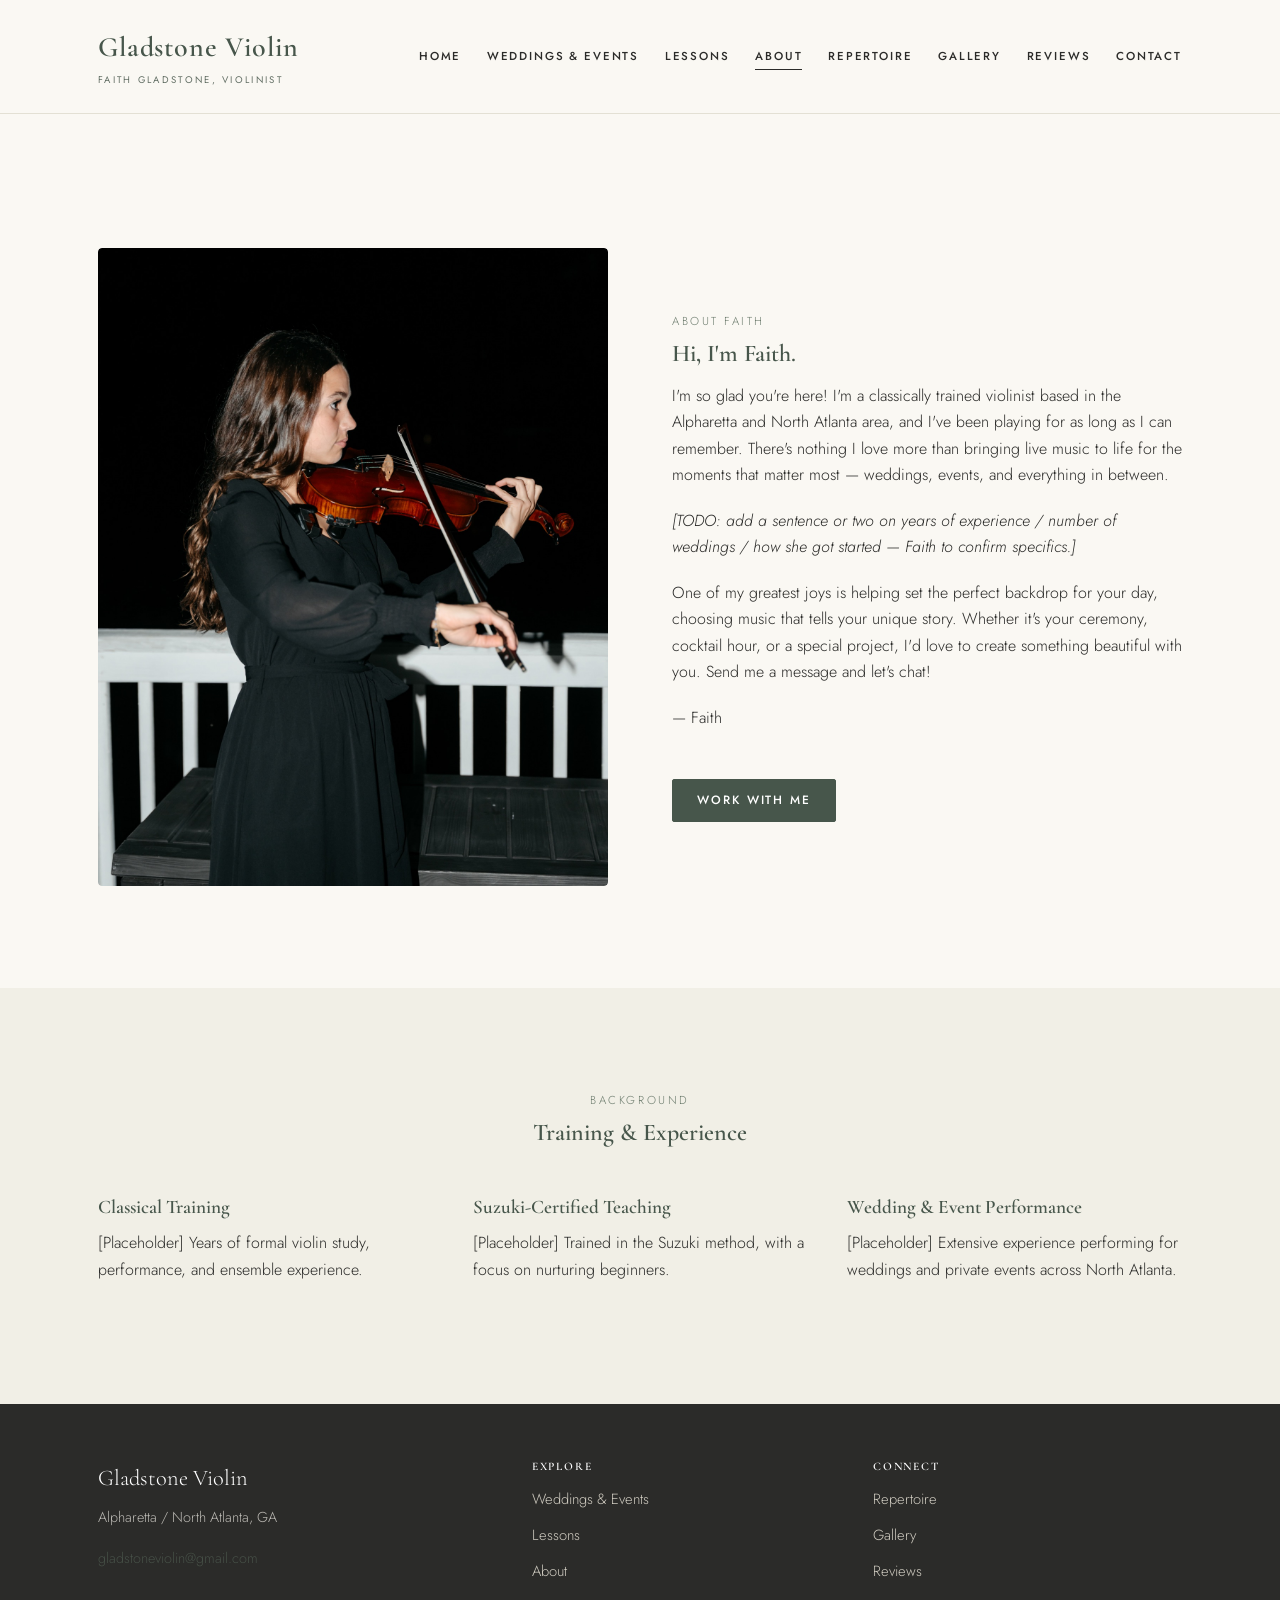
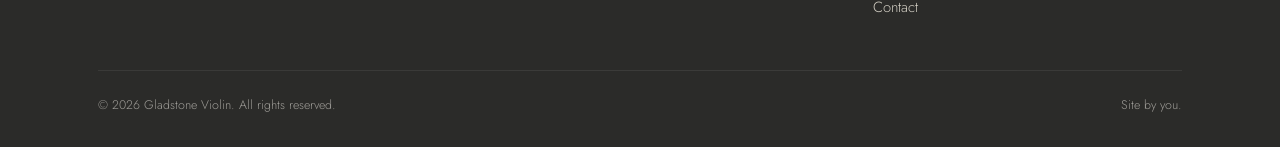
==== commit bfcddf0e: "Re-add Reviews page, revise Home/Weddings/Lessons copy and layout - Add reviews.html back to nav, mo" ====
--- a/pages/about.html
+++ b/pages/about.html
@@ -29,6 +29,7 @@
         <li><a href="about.html" aria-current="page">About</a></li>
         <li><a href="repertoire.html">Repertoire</a></li>
         <li><a href="gallery.html">Gallery</a></li>
+        <li><a href="reviews.html">Reviews</a></li>
         <li><a href="contact.html">Contact</a></li>
       </ul>
     </nav>
@@ -91,7 +92,7 @@
       <div>
         <p class="footer-brand">Gladstone Violin</p>
         <p class="footer-location">Alpharetta / North Atlanta, GA</p>
-        <p class="footer-location"><a href="mailto:Gladstoneviolin@gmail.com">Gladstoneviolin@gmail.com</a></p>
+        <p class="footer-location"><a href="mailto:gladstoneviolin@gmail.com">gladstoneviolin@gmail.com</a></p>
       </div>
       <div class="footer-col">
         <h4>Explore</h4>
@@ -106,6 +107,7 @@
         <ul>
           <li><a href="repertoire.html">Repertoire</a></li>
           <li><a href="gallery.html">Gallery</a></li>
+          <li><a href="reviews.html">Reviews</a></li>
           <li><a href="contact.html">Contact</a></li>
         </ul>
       </div>
--- a/css/style.css
+++ b/css/style.css
@@ -238,6 +238,11 @@
   max-width: 46ch;
   opacity: 0.95;
 }
+.hero-content.center {
+  text-align: center;
+  margin-inline: auto;
+}
+.hero-content.center .btn-row { justify-content: center; }
 
 /* smaller page hero (non-home pages) */
 .page-hero {
@@ -411,6 +416,20 @@
   object-fit: cover;
   display: block;
 }
+.video-frame.placeholder {
+  aspect-ratio: 16 / 9;
+  border: 1px dashed var(--color-border);
+  display: flex;
+  align-items: center;
+  justify-content: center;
+  flex-direction: column;
+  gap: 0.6rem;
+  color: var(--color-text-soft);
+  text-align: center;
+  padding: 1.5rem;
+}
+.video-frame.placeholder .embed-icon { font-size: 1.8rem; }
+.video-frame.placeholder small { font-size: 0.75rem; letter-spacing: 0.04em; }
 
 /* -------------------- Info columns / pricing (no boxes — open text) -------------------- */
 .card-grid {
@@ -426,10 +445,10 @@
 /* -------------------- Pricing (wedding packages) -------------------- */
 .pricing-grid {
   display: grid;
-  grid-template-columns: repeat(3, 1fr);
-  gap: 2.5rem;
-}
-@media (max-width: 900px) { .pricing-grid { grid-template-columns: 1fr; } }
+  grid-template-columns: repeat(2, 1fr);
+  gap: 2.5rem 3rem;
+}
+@media (max-width: 700px) { .pricing-grid { grid-template-columns: 1fr; } }
 .pricing-card h3 { font-size: 1.4rem; margin-bottom: 0.2em; }
 .pricing-card .price {
   font-family: var(--font-display);
@@ -533,6 +552,34 @@
 .media-embed .embed-icon { font-size: 1.8rem; }
 .media-embed small { font-size: 0.75rem; letter-spacing: 0.04em; }
 
+/* -------------------- Testimonials (reviews — open text, no boxes) -------------------- */
+.testimonial-list { max-width: 760px; margin: 0 auto; }
+.testimonial {
+  padding: 2.2rem 0;
+  border-bottom: 1px solid var(--color-border);
+}
+.testimonial:first-child { border-top: 1px solid var(--color-border); }
+.testimonial .placeholder-flag {
+  display: block;
+  font-size: 0.65rem;
+  letter-spacing: 0.12em;
+  text-transform: uppercase;
+  color: var(--color-text-soft);
+  margin-bottom: 1em;
+}
+.testimonial blockquote {
+  margin: 0 0 0.8em;
+  font-family: var(--font-display);
+  font-style: italic;
+  font-size: 1.3rem;
+  color: var(--color-text);
+}
+.testimonial cite {
+  font-style: normal;
+  font-size: 0.85rem;
+  color: var(--color-text-soft);
+}
+
 /* -------------------- Forms -------------------- */
 .contact-layout {
   display: grid;
